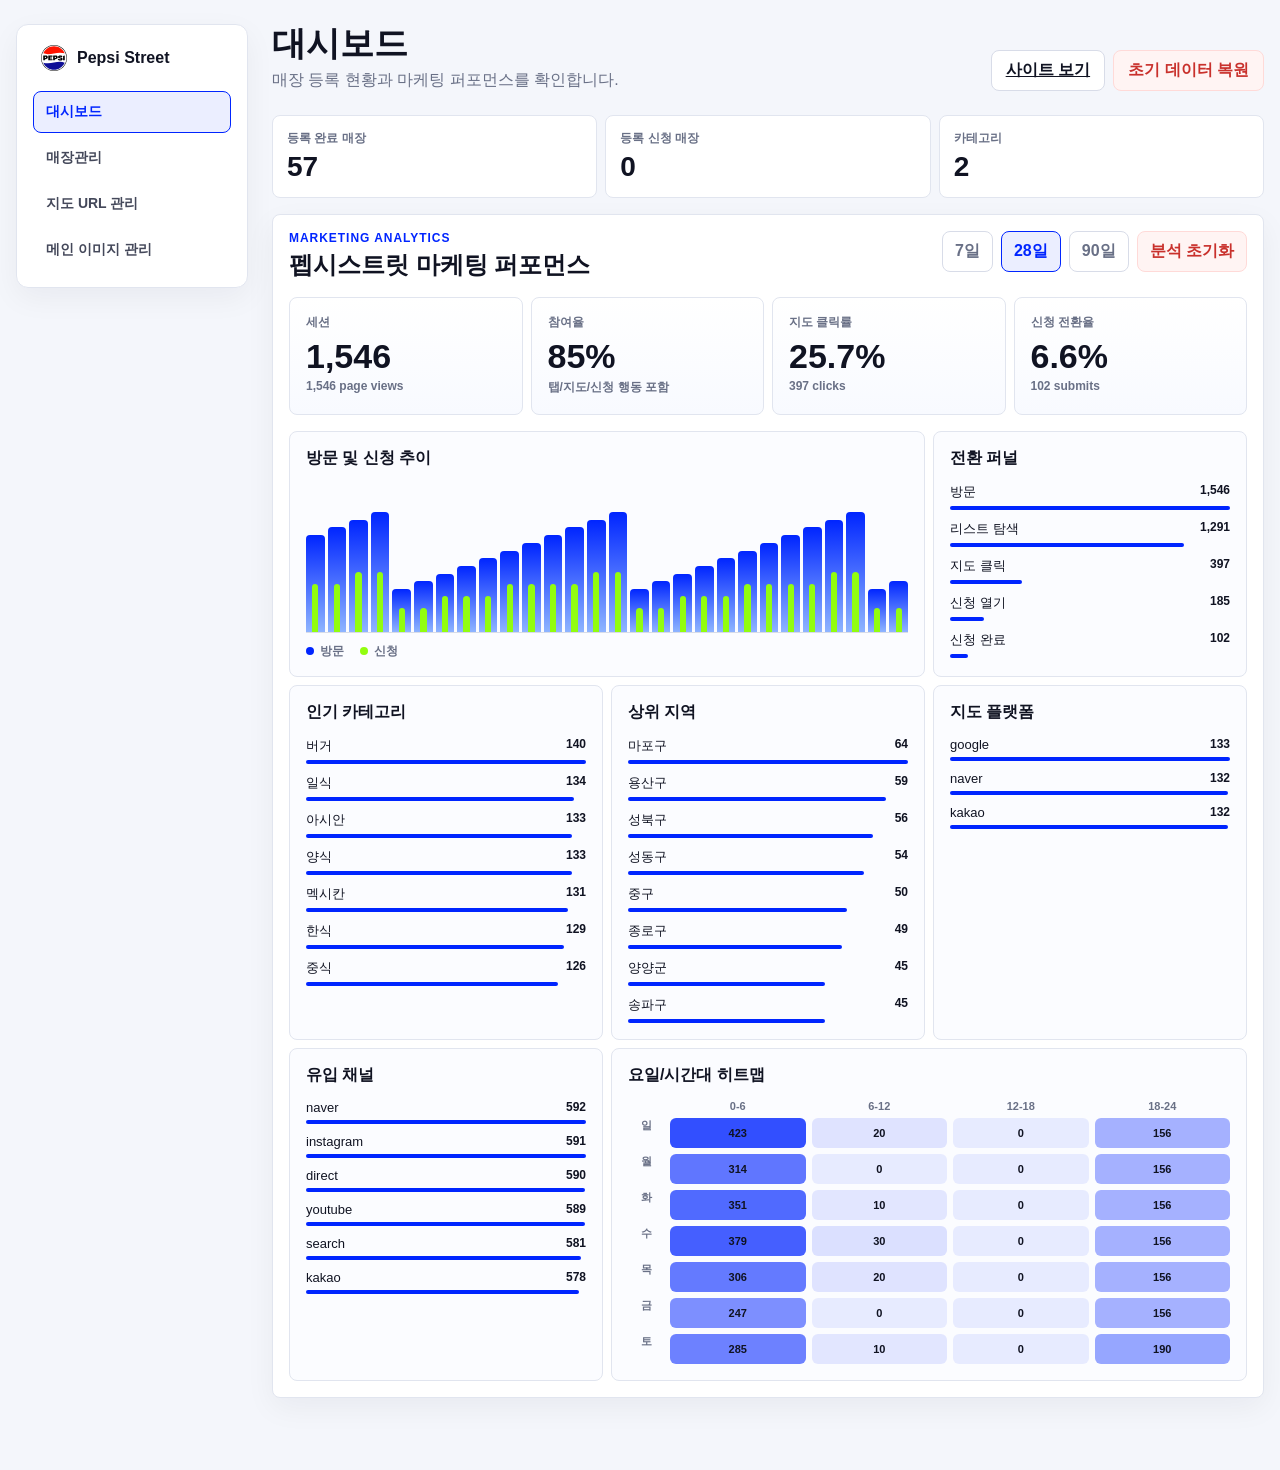
==== dashboard.html @ 2b9fb902 "Restructure dashboard into sidebar navigation with separate pages - Sidebar nav: 대시보드 / 매장관리 / 지도 UR" ====
<!doctype html>
<html lang="ko">
  <head>
    <meta charset="UTF-8" />
    <meta name="viewport" content="width=device-width, initial-scale=1.0" />
    <title>Pepsi Street Dashboard</title>
    <link rel="icon" href="assets/figma/pepsi-logo.svg" />
    <link rel="stylesheet" href="css/styles.css?v=20260606-03" />
  </head>
  <body data-page="dashboard">
    <main id="dashboard" class="dashboard-shell"></main>

    <script src="js/data.js?v=20260606-03"></script>
    <script src="js/store.js?v=20260606-03"></script>
    <script src="js/components.js?v=20260606-03"></script>
    <script src="js/analytics.js?v=20260606-03"></script>
    <script src="js/dashboard.js?v=20260606-03"></script>
  </body>
</html>
---- css/styles.css ----
:root {
  --ps-black: #000;
  --ps-white: #fff;
  --ps-muted: rgba(255, 255, 255, 0.62);
  --ps-blue: #0025ff;
  --ps-blue-soft: rgba(0, 37, 255, 0.25);
  --ps-lime: #92fd0f;
  --ps-panel: rgba(255, 255, 255, 0.1);
  --ps-border: rgba(255, 255, 255, 0.18);
  --ps-radius-full: 999px;
  --ps-shadow: 0 18px 60px rgba(0, 0, 0, 0.32);
  color-scheme: dark;
  font-family:
    Pretendard,
    -apple-system,
    BlinkMacSystemFont,
    "Segoe UI",
    sans-serif;
}

* {
  box-sizing: border-box;
}

[hidden] {
  display: none !important;
}

html,
body {
  min-height: 100%;
  margin: 0;
}

button,
input,
textarea {
  font: inherit;
}

button {
  cursor: pointer;
}

body[data-page="main"] {
  display: grid;
  place-items: start center;
  background: #050505;
  color: var(--ps-white);
  overflow: hidden;
  word-break: keep-all;
}

.mobile-shell {
  position: relative;
  width: min(100vw, 430px);
  height: 100svh;
  overflow: hidden;
  background: var(--ps-black);
  isolation: isolate;
}

.mobile-shell::before,
.modal-screen::before {
  position: absolute;
  inset: 0;
  z-index: -3;
  background: #000;
  content: "";
}

.main-scroll::before {
  position: absolute;
  top: -72px;
  right: 0;
  left: 0;
  z-index: 0;
  height: 360svh;
  background:
    radial-gradient(260px 260px at 72px 138px, rgba(0, 37, 255, 0.82), rgba(0, 37, 255, 0.34) 45%, transparent 73%),
    radial-gradient(230px 230px at 338px 680px, rgba(0, 37, 255, 0.55), rgba(0, 37, 255, 0.22) 48%, transparent 74%),
    radial-gradient(276px 276px at 306px 1048px, rgba(0, 37, 255, 0.78), rgba(0, 37, 255, 0.3) 46%, transparent 74%),
    radial-gradient(230px 230px at 64px 1480px, rgba(0, 37, 255, 0.56), rgba(0, 37, 255, 0.2) 50%, transparent 76%),
    radial-gradient(300px 300px at 318px 1930px, rgba(0, 37, 255, 0.72), rgba(0, 37, 255, 0.28) 46%, transparent 76%),
    radial-gradient(240px 240px at 92px 2440px, rgba(0, 37, 255, 0.5), rgba(0, 37, 255, 0.2) 52%, transparent 78%);
  content: "";
  filter: blur(34px);
  pointer-events: none;
}

.main-stage {
  position: relative;
  width: 100%;
  height: 100%;
}

.main-scroll {
  position: relative;
  isolation: isolate;
  height: 100%;
  overflow-x: hidden;
  overflow-y: auto;
  scroll-behavior: smooth;
  scroll-snap-type: y mandatory;
  scrollbar-width: none;
}

.main-scroll::-webkit-scrollbar,
.store-scroll::-webkit-scrollbar,
.ps-tabs::-webkit-scrollbar {
  display: none;
}

.content-section {
  position: relative;
  z-index: 1;
  width: 100%;
  min-height: 100svh;
  scroll-snap-align: start;
  scroll-snap-stop: always;
}

.content-1 {
  display: flex;
  flex-direction: column;
  justify-content: center;
  gap: 80px;
  padding: 112px 24px 88px;
}

.hero-copy {
  position: relative;
}

.hero-text-grid {
  display: grid;
  grid-template-columns: minmax(0, 1fr);
  width: 100%;
  margin-bottom: 12px;
}

.hero-text-grid > * {
  grid-column: 1;
  grid-row: 1;
}

.hero-copy h1 {
  width: 100%;
  margin: 0;
  color: var(--ps-lime);
  font-size: 40px;
  font-weight: 900;
  line-height: 1.2;
  line-break: strict;
  word-break: keep-all;
}

.hero-line {
  display: block;
}

.hero-line-indent {
  padding-left: 138px;
  white-space: nowrap;
}

.hero-img {
  display: block;
  align-self: start;
  height: 47px;
  overflow: hidden;
  border-radius: var(--ps-radius-full);
  background-size: cover;
  background-position: center;
  pointer-events: none;
  z-index: 1;
}

.hero-img-a {
  margin-top: 95px;
  width: 138px;
  background-image: url("../assets/figma/food-hero-a.png");
}

.hero-img-b {
  margin-top: 192px;
  margin-left: 155px;
  width: 187px;
  background-image: url("../assets/figma/food-hero-b.png");
}

.hero-copy p {
  width: 100%;
  margin: 0;
  color: rgba(146, 253, 15, 0.82);
  font-size: 16px;
  line-height: 1.38;
  word-break: keep-all;
}

.hero-food {
  position: absolute;
  z-index: 0;
  display: block;
  overflow: hidden;
  height: 47px;
  border-radius: var(--ps-radius-full);
  pointer-events: none;
}

.hero-food img {
  width: 100%;
  height: 100%;
  object-fit: cover;
}

.hero-food-a {
  top: 48px;
  right: 0;
  width: 117px;
}

.hero-food-b {
  top: 144px;
  left: 0;
  width: 259px;
}

.scroll-alert {
  position: relative;
  width: 161px;
  height: 40px;
  margin: 0 auto;
  border-radius: 200px;
  animation: hintFloat 1.4s ease-in-out infinite;
}

.scroll-flick {
  position: absolute;
  top: calc(50% - 11.65px);
  left: calc(50% - 20.5px);
  width: 72px;
  height: 50.694px;
  overflow: hidden;
  transform: translate(-50%, -50%);
}

.scroll-hand-wrap {
  position: absolute;
  top: 13.96px;
  left: 35.27px;
  width: 36.735px;
  height: 36.735px;
  overflow: hidden;
}

.scroll-hand-wrap img {
  width: 36.735px;
  height: 36.735px;
}

.content-2 {
  padding: 112px 0 72px;
}

.sticky-filter {
  position: sticky;
  top: 0;
  z-index: 3;
  background: transparent;
  padding-bottom: 8px;
}

.ps-toggle {
  display: flex;
  gap: 0;
  width: calc(100% - 32px);
  margin: 0 auto;
  padding: 0;
  border: 1px solid #000;
  border-radius: var(--ps-radius-full);
  background: var(--ps-panel);
  overflow: hidden;
}

.ps-toggle button {
  display: flex;
  flex: 1 1 0;
  align-items: center;
  justify-content: center;
  gap: 10px;
  min-width: 0;
  padding: 16px 18px;
  border: 1px solid transparent;
  border-radius: var(--ps-radius-full);
  background: transparent;
  color: rgba(255, 255, 255, 0.62);
  font-size: 16px;
  font-weight: 800;
  line-height: 24px;
}

.ps-toggle img,
.nav-icon,
.input-icon,
.inline-icon {
  flex: 0 0 auto;
  width: 20px;
  height: 20px;
  object-fit: contain;
}

.ps-tabs img {
  flex: 0 0 auto;
  object-fit: contain;
}

.ps-tabs .tab-imoji {
  width: 40px;
  height: auto;
}

.ps-toggle button.is-active {
  border-color: #000;
  background: var(--ps-blue-soft);
  color: var(--ps-white);
}

.ps-tabs {
  display: flex;
  gap: 8px;
  width: 100%;
  margin: 0;
  padding: 8px 16px 16px;
  overflow-x: auto;
  scrollbar-width: none;
}

.ps-tabs button {
  display: inline-flex;
  align-items: center;
  gap: 10px;
  height: 56px;
  min-width: max-content;
  padding: 8px 24px;
  border: 1px solid #000;
  border-radius: var(--ps-radius-full);
  background: var(--ps-panel);
  color: rgba(255, 255, 255, 0.62);
  font-size: 16px;
  font-weight: 800;
  line-height: 24px;
  word-break: keep-all;
}

.ps-tabs button.is-active {
  background: var(--ps-blue-soft);
  color: var(--ps-white);
}

.store-scroll {
  position: relative;
  z-index: 1;
  height: calc(100svh - 282px);
  padding: 0 24px 32px;
  overflow-x: hidden;
  overflow-y: auto;
  scrollbar-width: none;
}

.store-row {
  width: 100%;
  padding: 0 0 12px;
}

.store-row h3 {
  margin: 0;
  color: var(--ps-white);
  font-size: 30px;
  font-weight: 900;
  line-height: 36px;
  white-space: normal;
  word-break: keep-all;
  overflow-wrap: break-word;
}

.store-row.is-lime h3 {
  color: var(--ps-lime);
}

.store-row p,
.store-row address {
  margin: 1px 0 0;
  color: rgba(255, 255, 255, 0.6);
  font-size: 12px;
  font-style: normal;
  line-height: 16px;
  white-space: normal;
  word-break: keep-all;
  overflow-wrap: break-word;
}

.empty-state {
  padding: 64px 0;
  color: var(--ps-muted);
  text-align: center;
}

.floating-food {
  position: absolute;
  z-index: 0;
  width: 116px;
  height: 116px;
  object-fit: contain;
  pointer-events: none;
}

.floating-food-1 {
  top: 58px;
  right: 18px;
}

.floating-food-2 {
  top: 182px;
  right: 68px;
  rotate: 16deg;
}

.floating-food-3 {
  top: 344px;
  right: 58px;
  rotate: -13deg;
}

.floating-food-4 {
  top: 486px;
  right: -42px;
}

.floating-food-5 {
  top: 664px;
  right: 96px;
}

.floating-food-6 {
  top: 766px;
  right: -12px;
}

.content-3 {
  display: flex;
  flex-direction: column;
  justify-content: center;
  gap: 10px;
  padding: 112px 24px 92px;
}

.map-copy h2,
.map-copy p {
  margin: 0 0 28px;
  font-size: 26px;
  font-weight: 900;
  line-height: 36px;
  color: var(--ps-white);
  word-break: keep-all;
}

.map-copy p:last-child {
  margin-bottom: 0;
}

.map-caption {
  margin: 0;
  color: var(--ps-white);
  font-size: 14px;
  line-height: 20px;
  word-break: keep-all;
}

.map-card-grid {
  display: grid;
  grid-template-columns: repeat(3, minmax(0, 1fr));
  gap: 4px;
  width: 100%;
}

.map-card {
  position: relative;
  display: flex;
  height: 160px;
  overflow: hidden;
  padding: 12px 16px;
  border-radius: 24px;
  color: #000;
  font-size: 16px;
  font-weight: 900;
  line-height: 24px;
  text-decoration: none;
  box-shadow: 0 1px 2px rgba(20, 21, 26, 0.12);
}

.map-card.white {
  background: #fff;
}

.map-card.yellow {
  background: #fae100;
}

.map-card img {
  position: absolute;
  bottom: -28px;
  left: -31px;
  width: 96px;
  height: 96px;
  border-radius: var(--ps-radius-full);
  object-fit: cover;
}

.map-update,
.content-3 footer,
.privacy-note {
  margin: 0;
  color: rgba(255, 255, 255, 0.54);
  font-size: 12px;
  line-height: 16px;
  text-align: center;
}

.ghost-register {
  display: inline-flex;
  align-items: center;
  justify-content: center;
  gap: 4px;
  align-self: center;
  padding: 12px 16px;
  border: 0;
  border-radius: var(--ps-radius-full);
  background: transparent;
  color: var(--ps-white);
  font-size: 16px;
  font-weight: 600;
  line-height: 24px;
}

.floating-register {
  position: fixed;
  right: max(16px, calc((100vw - 430px) / 2 + 16px));
  bottom: calc(52px + env(safe-area-inset-bottom));
  z-index: 28;
  display: grid;
  place-items: center;
  width: 80px;
  height: 80px;
  border: 1px solid var(--ps-border);
  border-radius: var(--ps-radius-full);
  background: rgba(255, 255, 255, 0.12);
  box-shadow:
    inset 0 0 0 1px rgba(255, 255, 255, 0.04),
    0 12px 36px rgba(0, 0, 0, 0.24);
  backdrop-filter: blur(14px);
  -webkit-backdrop-filter: blur(14px);
}

.floating-register img {
  width: 20px;
  height: 20px;
}

.ps-nav {
  position: fixed;
  top: 0;
  left: 50%;
  z-index: 20;
  width: min(100vw, 430px);
  padding: 16px;
  pointer-events: none;
  transform: translateX(-50%);
}

.nav-bar {
  display: flex;
  align-items: center;
  justify-content: space-between;
  width: 100%;
  padding: 16px;
  border: 1px solid var(--ps-border);
  border-radius: var(--ps-radius-full);
  background: rgba(255, 255, 255, 0.1);
  box-shadow: var(--ps-shadow);
  backdrop-filter: blur(12px);
  -webkit-backdrop-filter: blur(12px);
  pointer-events: auto;
}

.logo-button,
.icon-button {
  display: grid;
  place-items: center;
  padding: 0;
  border: 0;
  background: transparent;
}

.logo-button img {
  width: 48px;
  height: 48px;
}

.menu-button {
  width: 48px;
  height: 48px;
  border-radius: var(--ps-radius-full);
}

.menu-button img {
  width: 20px;
  height: 20px;
  object-fit: contain;
}

.nav-panel {
  display: flex;
  flex-direction: column;
  gap: 10px;
  width: 100%;
  margin-top: 10px;
  padding: 16px;
  border: 1px solid rgba(255, 255, 255, 0.08);
  border-radius: 40px;
  background: rgba(0, 0, 0, 0.74);
  box-shadow: var(--ps-shadow);
  backdrop-filter: blur(14px);
  -webkit-backdrop-filter: blur(14px);
  opacity: 0;
  pointer-events: none;
  transform: translateY(-8px) scale(0.98);
  transform-origin: top center;
  transition:
    opacity 0.24s ease,
    transform 0.24s ease;
}

.ps-nav.is-open .nav-panel {
  opacity: 1;
  pointer-events: auto;
  transform: translateY(0) scale(1);
}

.nav-item {
  display: flex;
  align-items: center;
  justify-content: center;
  gap: 10px;
  width: 100%;
  padding: 16px 24px;
  border: 0;
  border-radius: var(--ps-radius-full);
  background: transparent;
  color: var(--ps-white);
  font-size: 16px;
  font-weight: 800;
}

.nav-item.is-active {
  background: var(--ps-blue-soft);
}

.ps-rolling-banner {
  position: fixed;
  bottom: 0;
  left: 50%;
  z-index: 25;
  width: min(100vw, 430px);
  overflow: hidden;
  padding: 12px 0;
  background: transparent;
  transform: translateX(-50%);
  pointer-events: none;
}

.rolling-track {
  display: flex;
  width: max-content;
  animation: rolling 16s linear infinite;
}

.rolling-unit {
  display: inline-flex;
  align-items: center;
  gap: 12px;
  padding: 0 6px;
  color: var(--ps-white);
  font-size: 16px;
  font-weight: 950;
  letter-spacing: 0;
  word-break: keep-all;
}

.rolling-star {
  width: 16px;
  height: 16px;
}

.rolling-word {
  color: var(--ps-white);
  font-size: 16px;
  font-weight: 950;
  line-height: 1;
  white-space: nowrap;
}

.intro-screen {
  position: fixed;
  inset: 0;
  z-index: 60;
  display: grid;
  place-items: center;
  overflow: hidden;
  background: #000;
  transition:
    opacity 0.72s ease,
    visibility 0.72s ease;
}

.intro-screen::before,
.intro-screen::after {
  position: absolute;
  inset: 50% auto auto 50%;
  width: 280px;
  height: 280px;
  border: 1px solid rgba(0, 37, 255, 0.58);
  border-radius: 50%;
  content: "";
  filter: blur(0.2px);
  transform: translate(-50%, -50%) scale(0.1);
  animation: introRipple 2.05s cubic-bezier(0.16, 1, 0.3, 1) forwards;
}

.intro-screen::after {
  width: 430px;
  height: 430px;
  border-color: rgba(0, 91, 255, 0.28);
  animation-delay: 0.28s;
}

.intro-screen.is-hidden {
  opacity: 0;
  pointer-events: none;
}

.intro-screen.is-hidden::before,
.intro-screen.is-hidden::after {
  animation: introRippleExit 0.72s ease forwards;
}

.intro-logo {
  width: 156px;
  height: 156px;
  z-index: 1;
  animation: introLogoBounce 2.05s cubic-bezier(0.22, 1, 0.36, 1) forwards;
}

.intro-screen.is-hidden .intro-logo {
  animation: introLogoExit 0.72s cubic-bezier(0.2, 0, 0, 1) forwards;
}

.modal-screen {
  position: fixed;
  inset: 0;
  z-index: 50;
  width: min(100vw, 430px);
  height: 100svh;
  max-height: 100svh;
  margin: 0 auto;
  overflow-y: auto;
  padding: 112px 24px 84px;
  background: #000;
  color: var(--ps-white);
  isolation: isolate;
}

.modal-screen::after {
  position: absolute;
  inset: -72px -64px;
  z-index: -2;
  background:
    radial-gradient(243px 243px at 112px 116px, rgba(0, 37, 255, 0.7), rgba(0, 37, 255, 0.26) 48%, transparent 73%),
    radial-gradient(243px 243px at 318px 990px, rgba(0, 37, 255, 0.72), rgba(0, 37, 255, 0.3) 45%, transparent 73%),
    radial-gradient(180px 180px at 245px 770px, rgba(0, 37, 255, 0.38), transparent 76%);
  content: "";
  filter: blur(32px);
  pointer-events: none;
}

.modal-close {
  position: fixed;
  top: 16px;
  right: max(16px, calc((100vw - 430px) / 2 + 16px));
  z-index: 90;
  display: grid;
  place-items: center;
  width: 80px;
  height: 80px;
  border: 1px solid var(--ps-border);
  border-radius: var(--ps-radius-full);
  background: rgba(255, 255, 255, 0.12);
  box-shadow:
    inset 0 0 0 1px rgba(255, 255, 255, 0.04),
    0 12px 36px rgba(0, 0, 0, 0.24);
  backdrop-filter: blur(14px);
  -webkit-backdrop-filter: blur(14px);
}

.modal-close img {
  width: 20px;
  height: 20px;
}

.register-form {
  display: flex;
  flex-direction: column;
  gap: 24px;
}

.register-form h2,
.confirm-body h2 {
  margin: 0;
  color: var(--ps-white);
  font-size: 30px;
  font-weight: 900;
  line-height: 36px;
}

.input-stack {
  display: flex;
  flex-direction: column;
  gap: 12px;
}

.ps-input {
  display: flex;
  flex-direction: column;
  gap: 8px;
  width: 100%;
}

.input-label {
  padding: 2px 0;
  color: var(--ps-white);
  font-size: 14px;
  font-weight: 500;
  line-height: 20px;
}

.input-field {
  display: flex;
  align-items: center;
  gap: 8px;
  width: 100%;
  padding: 16px;
  border: 1px solid #dee0e3;
  border-radius: var(--ps-radius-full);
  background: #fff;
  box-shadow:
    0 1px 2px rgba(20, 21, 26, 0.08),
    inset 0 -1px 1px rgba(0, 0, 0, 0.1);
}

.input-field input {
  width: 100%;
  min-width: 0;
  border: 0;
  outline: 0;
  background: transparent;
  color: #111;
  font-size: 14px;
  line-height: 20px;
}

.input-field input::placeholder {
  color: rgba(13, 17, 38, 0.4);
}

.notice-box {
  display: flex;
  flex-direction: column;
  gap: 4px;
  padding: 12px;
  border: 1px solid #dee0e3;
  border-radius: 16px;
  background: rgba(255, 255, 255, 0.2);
}

.notice-box h3,
.notice-box p {
  margin: 0;
}

.notice-box h3 {
  font-size: 16px;
  line-height: 24px;
}

.notice-box p {
  font-size: 14px;
  line-height: 20px;
  word-break: keep-all;
}

.primary-pill {
  width: 100%;
  min-height: 58px;
  padding: 16px;
  border: 1px solid #000;
  border-radius: var(--ps-radius-full);
  background: var(--ps-blue);
  color: var(--ps-white);
  font-size: 16px;
  font-weight: 800;
  line-height: 24px;
}

.modal-confirm {
  display: flex;
  align-items: center;
  justify-content: center;
}

.confirm-body {
  display: flex;
  flex-direction: column;
  gap: 24px;
  width: 100%;
  text-align: center;
}

.confirm-body p {
  margin: 0;
  color: var(--ps-white);
  font-size: 14px;
  line-height: 20px;
  word-break: keep-all;
}

body[data-page="dashboard"] {
  min-height: 100vh;
  background: #f4f6fb;
  color: #101322;
}

.dashboard-shell {
  width: min(1280px, calc(100vw - 32px));
  margin: 0 auto;
  padding: 24px 0 56px;
}

.dash-layout {
  display: grid;
  grid-template-columns: 232px minmax(0, 1fr);
  gap: 24px;
  align-items: start;
}

.dash-sidebar {
  position: sticky;
  top: 24px;
  display: flex;
  flex-direction: column;
  gap: 16px;
  padding: 16px;
  border: 1px solid #e1e5ef;
  border-radius: 12px;
  background: #fff;
  box-shadow: 0 10px 30px rgba(16, 19, 34, 0.05);
}

.dash-brand {
  display: flex;
  align-items: center;
  gap: 10px;
  padding: 4px 8px;
  font-size: 16px;
  font-weight: 900;
}

.dash-brand img {
  width: 26px;
  height: 26px;
}

.dash-nav {
  display: flex;
  flex-direction: column;
  gap: 4px;
}

.dash-nav-item {
  display: flex;
  align-items: center;
  justify-content: space-between;
  gap: 8px;
  width: 100%;
  padding: 11px 12px;
  border: 1px solid transparent;
  border-radius: 8px;
  background: transparent;
  color: #44485a;
  font-size: 14px;
  font-weight: 800;
  text-align: left;
}

.dash-nav-item:hover {
  background: #f4f6fb;
}

.dash-nav-item.is-active {
  border-color: #0025ff;
  background: rgba(0, 37, 255, 0.08);
  color: #0025ff;
}

.dash-nav-badge {
  min-width: 20px;
  height: 20px;
  padding: 0 6px;
  display: inline-flex;
  align-items: center;
  justify-content: center;
  border-radius: 999px;
  background: #0025ff;
  color: #fff;
  font-size: 11px;
  font-style: normal;
  font-weight: 800;
}

.dash-content {
  min-width: 0;
}

.dash-panel-tools {
  display: flex;
  align-items: center;
  gap: 8px;
}

.dash-modal-overlay {
  position: fixed;
  inset: 0;
  z-index: 80;
  display: flex;
  align-items: center;
  justify-content: center;
  padding: 24px;
  background: rgba(16, 19, 34, 0.45);
}

.dash-modal {
  width: min(440px, 100%);
  max-height: calc(100vh - 48px);
  overflow-y: auto;
  border-radius: 12px;
  background: #fff;
  box-shadow: 0 24px 60px rgba(16, 19, 34, 0.28);
}

.dash-modal-header {
  display: flex;
  align-items: center;
  justify-content: space-between;
  padding: 16px 16px 0;
}

.dash-modal-header h2 {
  margin: 0;
  font-size: 18px;
}

.dash-modal-close {
  width: 32px;
  height: 32px;
  display: flex;
  align-items: center;
  justify-content: center;
  padding: 0;
  border: none;
  border-radius: 8px;
  background: #f4f6fb;
  color: #44485a;
  font-size: 20px;
  line-height: 1;
}

.dash-header {
  display: flex;
  align-items: flex-end;
  justify-content: space-between;
  gap: 24px;
  margin-bottom: 24px;
}

.dash-header h1 {
  margin: 0;
  color: #101322;
  font-size: 34px;
  line-height: 1.12;
}

.dash-header p {
  margin: 8px 0 0;
  color: #697086;
}

.dash-actions,
.dash-tabs,
.row-actions,
.form-actions {
  display: flex;
  flex-wrap: wrap;
  gap: 8px;
}

.dash-button {
  min-height: 40px;
  padding: 9px 14px;
  border: 1px solid #d8dce8;
  border-radius: 8px;
  background: #fff;
  color: #101322;
  font-weight: 700;
}

.dash-button.primary {
  border-color: #0025ff;
  background: #0025ff;
  color: #fff;
}

.dash-button.danger {
  border-color: #ffdad8;
  background: #fff4f3;
  color: #c9312c;
}

.dashboard-grid {
  display: grid;
  grid-template-columns: minmax(0, 1fr) 340px;
  gap: 16px;
  align-items: start;
}

.dash-panel {
  border: 1px solid #e1e5ef;
  border-radius: 8px;
  background: #fff;
  box-shadow: 0 10px 30px rgba(16, 19, 34, 0.05);
}

.dash-panel-header {
  display: flex;
  align-items: center;
  justify-content: space-between;
  gap: 16px;
  padding: 16px;
  border-bottom: 1px solid #eef1f7;
}

.dash-tabs button {
  padding: 9px 12px;
  border: 1px solid #d8dce8;
  border-radius: 8px;
  background: #fff;
  color: #697086;
  font-weight: 800;
}

.dash-tabs button.is-active {
  border-color: #0025ff;
  background: rgba(0, 37, 255, 0.08);
  color: #0025ff;
}

.dash-search {
  width: min(320px, 100%);
  padding: 10px 12px;
  border: 1px solid #d8dce8;
  border-radius: 8px;
  background: #fff;
  color: #101322;
}

.store-table-wrap {
  max-height: 650px;
  overflow: auto;
}

.store-table {
  width: 100%;
  border-collapse: collapse;
  font-size: 14px;
}

.store-table th,
.store-table td {
  padding: 12px 14px;
  border-bottom: 1px solid #eef1f7;
  text-align: left;
  vertical-align: top;
}

.store-table th {
  position: sticky;
  top: 0;
  z-index: 1;
  background: #fafbfe;
  color: #697086;
  font-size: 12px;
  letter-spacing: 0;
}

.store-name-cell strong {
  display: block;
  color: #101322;
}

.store-name-cell span {
  display: block;
  margin-top: 3px;
  color: #697086;
  font-size: 12px;
}

.side-stack {
  display: grid;
  gap: 16px;
}

.dash-form {
  display: grid;
  gap: 12px;
  padding: 16px;
}

.dash-form h2 {
  margin: 0 0 4px;
  font-size: 18px;
}

.hero-image-hint {
  margin: 0;
  color: #697086;
  font-size: 12px;
  font-weight: 700;
  line-height: 1.5;
}

.hero-image-grid {
  display: grid;
  grid-template-columns: repeat(3, 1fr);
  gap: 8px;
}

.hero-image-grid .analytics-empty {
  grid-column: 1 / -1;
}

.hero-image-thumb {
  position: relative;
  aspect-ratio: 1 / 1;
  overflow: hidden;
  border: 1px solid #d8dce8;
  border-radius: 8px;
  background: #f4f5fa;
}

.hero-image-thumb img {
  width: 100%;
  height: 100%;
  object-fit: cover;
  display: block;
}

.hero-image-remove {
  position: absolute;
  top: 4px;
  right: 4px;
  width: 22px;
  height: 22px;
  display: flex;
  align-items: center;
  justify-content: center;
  padding: 0;
  border: none;
  border-radius: 999px;
  background: rgba(16, 19, 34, 0.72);
  color: #fff;
  font-size: 16px;
  line-height: 1;
}

.hero-image-add {
  display: inline-flex;
  align-items: center;
  justify-content: center;
  text-align: center;
  cursor: pointer;
}

.hero-image-add.is-disabled {
  opacity: 0.5;
  pointer-events: none;
}

.dash-field {
  display: grid;
  gap: 6px;
}

.dash-field span {
  color: #697086;
  font-size: 12px;
  font-weight: 800;
}

.dash-field input,
.dash-field textarea {
  width: 100%;
  padding: 10px 12px;
  border: 1px solid #d8dce8;
  border-radius: 8px;
  background: #fff;
  color: #101322;
}

.dash-field textarea {
  min-height: 76px;
  resize: vertical;
}

.metric-row {
  display: grid;
  grid-template-columns: repeat(3, 1fr);
  gap: 8px;
  margin-bottom: 16px;
}

.metric {
  padding: 14px;
  border: 1px solid #e1e5ef;
  border-radius: 8px;
  background: #fff;
}

.metric span {
  display: block;
  color: #697086;
  font-size: 12px;
  font-weight: 800;
}

.metric strong {
  display: block;
  margin-top: 4px;
  color: #101322;
  font-size: 28px;
}

.analytics-panel {
  margin-bottom: 16px;
  padding: 16px;
  border: 1px solid #e1e5ef;
  border-radius: 8px;
  background: #fff;
  box-shadow: 0 10px 30px rgba(16, 19, 34, 0.05);
}

.analytics-header {
  display: flex;
  align-items: flex-start;
  justify-content: space-between;
  gap: 16px;
  margin-bottom: 16px;
}

.analytics-header h2,
.analytics-card h3 {
  margin: 0;
  color: #101322;
}

.analytics-header h2 {
  font-size: 24px;
}

.eyebrow {
  margin: 0 0 4px;
  color: #0025ff;
  font-size: 12px;
  font-weight: 900;
  letter-spacing: 0.08em;
  text-transform: uppercase;
}

.period-tabs {
  display: flex;
  flex-wrap: wrap;
  gap: 8px;
  justify-content: flex-end;
}

.period-tabs button {
  min-height: 40px;
  padding: 9px 12px;
  border: 1px solid #d8dce8;
  border-radius: 8px;
  background: #fff;
  color: #697086;
  font-weight: 800;
}

.period-tabs button.is-active {
  border-color: #0025ff;
  background: rgba(0, 37, 255, 0.08);
  color: #0025ff;
}

.analytics-kpis {
  display: grid;
  grid-template-columns: repeat(4, minmax(0, 1fr));
  gap: 8px;
  margin-bottom: 16px;
}

.analytics-kpi {
  min-height: 118px;
  padding: 16px;
  border: 1px solid #e1e5ef;
  border-radius: 8px;
  background: linear-gradient(180deg, #fff 0%, #f8faff 100%);
}

.analytics-kpi span,
.analytics-kpi em {
  display: block;
  color: #697086;
  font-size: 12px;
  font-style: normal;
  font-weight: 800;
}

.analytics-kpi strong {
  display: block;
  margin: 8px 0 6px;
  color: #101322;
  font-size: 34px;
  line-height: 1;
}

.analytics-grid {
  display: grid;
  grid-template-columns: repeat(3, minmax(0, 1fr));
  gap: 8px;
}

.analytics-card {
  min-height: 240px;
  padding: 16px;
  border: 1px solid #e1e5ef;
  border-radius: 8px;
  background: #fbfcff;
}

.analytics-card.wide {
  grid-column: span 2;
}

.analytics-card h3 {
  margin-bottom: 14px;
  font-size: 16px;
}

.trend-chart {
  display: flex;
  align-items: end;
  gap: 3px;
  height: 150px;
  padding-top: 10px;
  border-bottom: 1px solid #d8dce8;
}

.trend-day {
  position: relative;
  display: flex;
  flex: 1 1 0;
  align-items: end;
  justify-content: center;
  min-width: 4px;
  height: 100%;
}

.trend-visit,
.trend-conversion {
  display: block;
  width: 100%;
  border-radius: 4px 4px 0 0;
}

.trend-visit {
  background: linear-gradient(180deg, #0025ff 0%, #8eb4ff 100%);
}

.trend-conversion {
  position: absolute;
  bottom: 0;
  width: 34%;
  background: #92fd0f;
}

.chart-legend {
  display: flex;
  gap: 16px;
  margin-top: 10px;
  color: #697086;
  font-size: 12px;
  font-weight: 800;
}

.chart-legend span::before {
  display: inline-block;
  width: 8px;
  height: 8px;
  margin-right: 6px;
  border-radius: 50%;
  background: #0025ff;
  content: "";
}

.chart-legend span:nth-child(2)::before {
  background: #92fd0f;
}

.rank-bars {
  display: grid;
  gap: 10px;
}

.rank-row {
  position: relative;
  display: grid;
  grid-template-columns: minmax(0, 1fr) max-content;
  gap: 8px;
  overflow: hidden;
  padding-bottom: 9px;
  color: #101322;
  font-size: 13px;
}

.rank-row span {
  overflow: hidden;
  text-overflow: ellipsis;
  white-space: nowrap;
}

.rank-row strong {
  font-size: 12px;
}

.rank-row i {
  position: absolute;
  bottom: 0;
  left: 0;
  height: 4px;
  border-radius: 999px;
  background: #0025ff;
}

.analytics-empty {
  color: #697086;
  font-size: 13px;
}

.heatmap {
  display: grid;
  grid-template-columns: 36px repeat(4, 1fr);
  gap: 6px;
}

.heatmap b {
  color: #697086;
  font-size: 11px;
  text-align: center;
}

.heatmap i {
  display: grid;
  place-items: center;
  min-height: 30px;
  border-radius: 6px;
  background: rgba(0, 37, 255, calc(0.08 + var(--heat) * 0.72));
  color: #101322;
  font-size: 11px;
  font-style: normal;
  font-weight: 800;
}

@keyframes rolling {
  from {
    transform: translateX(0);
  }
  to {
    transform: translateX(-50%);
  }
}

@keyframes hintFloat {
  0%,
  100% {
    transform: translateY(0);
  }
  50% {
    transform: translateY(7px);
  }
}

@keyframes introRipple {
  0% {
    opacity: 0;
    transform: translate(-50%, -50%) scale(0.18);
  }
  18% {
    opacity: 0.72;
  }
  76% {
    opacity: 0.32;
    transform: translate(-50%, -50%) scale(1.12);
  }
  100% {
    opacity: 0;
    transform: translate(-50%, -50%) scale(1.28);
  }
}

@keyframes introRippleExit {
  to {
    opacity: 0;
    transform: translate(-50%, -50%) scale(1.42);
  }
}

@keyframes introLogoBounce {
  0% {
    transform: translate3d(0, -30px, 0) scale(0.94);
  }
  16% {
    transform: translate3d(0, 14px, 0) scale(1.04);
  }
  30% {
    transform: translate3d(0, -16px, 0) scale(0.985);
  }
  43% {
    transform: translate3d(0, 8px, 0) scale(1.02);
  }
  56% {
    transform: translate3d(0, -7px, 0) scale(0.995);
  }
  68% {
    transform: translate3d(0, 3px, 0) scale(1.006);
  }
  82%,
  100% {
    transform: translate3d(0, 0, 0) scale(1);
  }
}

@keyframes introLogoExit {
  0% {
    opacity: 1;
    transform: translate3d(0, 0, 0) scale(1);
  }
  22% {
    opacity: 1;
    transform: translate3d(0, -6px, 0) scale(1.035);
  }
  48% {
    opacity: 0.9;
    transform: translate3d(0, 7px, 0) scale(0.98);
  }
  100% {
    opacity: 0;
    transform: translate3d(0, 0, 0) scale(0.82);
  }
}

@media (max-width: 760px) {
  body[data-page="dashboard"] {
    background: #fff;
  }

  .dashboard-shell {
    width: 100%;
    padding: 24px 16px 40px;
  }

  .dash-header,
  .dash-panel-header {
    align-items: stretch;
    flex-direction: column;
  }

  .dash-layout {
    grid-template-columns: 1fr;
    gap: 16px;
  }

  .dash-sidebar {
    position: static;
  }

  .dash-nav {
    flex-direction: row;
    flex-wrap: wrap;
  }

  .dash-nav-item {
    width: auto;
  }

  .dash-panel-tools {
    flex-direction: column;
    align-items: stretch;
  }

  .dashboard-grid {
    grid-template-columns: 1fr;
  }

  .metric-row {
    grid-template-columns: 1fr;
  }

  .analytics-header {
    flex-direction: column;
  }

  .period-tabs {
    justify-content: flex-start;
  }

  .analytics-kpis,
  .analytics-grid {
    grid-template-columns: 1fr;
  }

  .analytics-card.wide {
    grid-column: auto;
  }
}
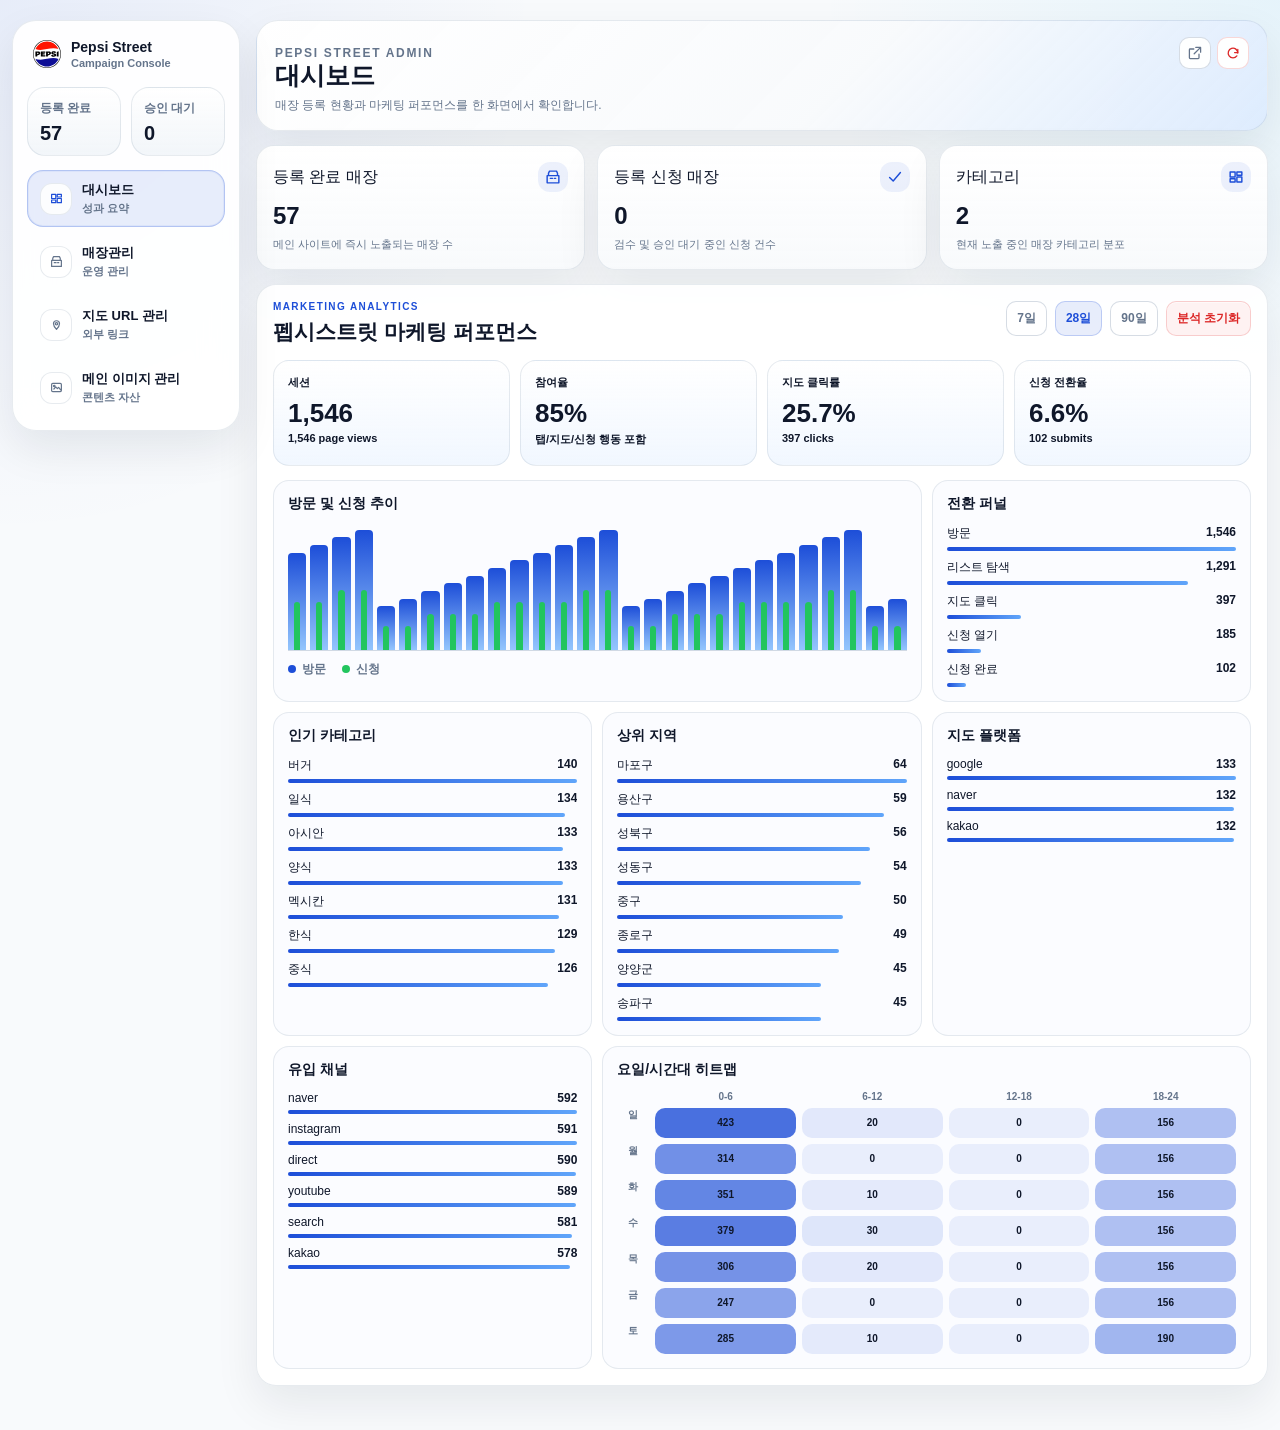
==== commit 122eda05: "Add reset confirmation modals" ====
--- a/dashboard.html
+++ b/dashboard.html
@@ -5,15 +5,15 @@
     <meta name="viewport" content="width=device-width, initial-scale=1.0" />
     <title>Pepsi Street Dashboard</title>
     <link rel="icon" href="assets/figma/pepsi-logo.svg" />
-    <link rel="stylesheet" href="css/styles.css?v=20260606-03" />
+    <link rel="stylesheet" href="css/styles.css?v=20260606-07" />
   </head>
   <body data-page="dashboard">
     <main id="dashboard" class="dashboard-shell"></main>
 
-    <script src="js/data.js?v=20260606-03"></script>
-    <script src="js/store.js?v=20260606-03"></script>
-    <script src="js/components.js?v=20260606-03"></script>
-    <script src="js/analytics.js?v=20260606-03"></script>
-    <script src="js/dashboard.js?v=20260606-03"></script>
+    <script src="js/data.js?v=20260606-07"></script>
+    <script src="js/store.js?v=20260606-07"></script>
+    <script src="js/components.js?v=20260606-07"></script>
+    <script src="js/analytics.js?v=20260606-07"></script>
+    <script src="js/dashboard.js?v=20260606-07"></script>
   </body>
 </html>
--- a/css/styles.css
+++ b/css/styles.css
@@ -944,81 +944,195 @@
 }
 
 body[data-page="dashboard"] {
+  --dash-bg: #f8fafc;
+  --dash-panel: rgba(255, 255, 255, 0.92);
+  --dash-panel-strong: #ffffff;
+  --dash-border: rgba(148, 163, 184, 0.22);
+  --dash-border-strong: rgba(148, 163, 184, 0.38);
+  --dash-text: #0f172a;
+  --dash-subtle: #64748b;
+  --dash-muted: #94a3b8;
+  --dash-accent: #1d4ed8;
+  --dash-accent-soft: rgba(29, 78, 216, 0.1);
+  --dash-danger: #dc2626;
+  --dash-success: #0f766e;
+  --dash-shadow: 0 18px 44px rgba(15, 23, 42, 0.08);
   min-height: 100vh;
-  background: #f4f6fb;
-  color: #101322;
+  background:
+    radial-gradient(circle at top left, rgba(29, 78, 216, 0.08), transparent 28%),
+    radial-gradient(circle at top right, rgba(14, 165, 233, 0.08), transparent 24%),
+    var(--dash-bg);
+  color: var(--dash-text);
 }
 
 .dashboard-shell {
-  width: min(1280px, calc(100vw - 32px));
+  width: min(1440px, calc(100vw - 40px));
   margin: 0 auto;
-  padding: 24px 0 56px;
+  padding: 28px 0 64px;
 }
 
 .dash-layout {
   display: grid;
-  grid-template-columns: 232px minmax(0, 1fr);
+  grid-template-columns: 280px minmax(0, 1fr);
   gap: 24px;
   align-items: start;
 }
 
 .dash-sidebar {
   position: sticky;
-  top: 24px;
+  top: 20px;
   display: flex;
   flex-direction: column;
-  gap: 16px;
-  padding: 16px;
-  border: 1px solid #e1e5ef;
+  gap: 18px;
+  padding: 18px;
+  border: 1px solid var(--dash-border);
+  border-radius: 24px;
+  background: var(--dash-panel);
+  box-shadow: var(--dash-shadow);
+  backdrop-filter: blur(18px);
+}
+
+.dash-brand {
+  display: flex;
+  align-items: center;
+  gap: 12px;
+  padding: 6px 8px;
+}
+
+.dash-brand img {
+  width: 32px;
+  height: 32px;
+}
+
+.dash-brand strong,
+.dash-nav-copy strong {
+  display: block;
+  color: var(--dash-text);
+}
+
+.dash-brand strong {
+  font-size: 16px;
+  font-weight: 800;
+}
+
+.dash-brand span {
+  display: block;
+  margin-top: 2px;
+  color: var(--dash-subtle);
+  font-size: 12px;
+  font-weight: 600;
+}
+
+.dash-sidebar-stats {
+  display: grid;
+  grid-template-columns: repeat(2, minmax(0, 1fr));
+  gap: 10px;
+}
+
+.dash-sidebar-stat {
+  padding: 14px;
+  border: 1px solid var(--dash-border);
+  border-radius: 18px;
+  background: linear-gradient(180deg, rgba(255, 255, 255, 0.96) 0%, rgba(241, 245, 249, 0.92) 100%);
+}
+
+.dash-sidebar-stat span,
+.dash-status em,
+.metric p,
+.dash-panel-title p,
+.hero-image-hint,
+.dash-field span,
+.store-name-cell span,
+.map-url-empty,
+.analytics-empty {
+  color: var(--dash-subtle);
+}
+
+.dash-sidebar-stat span {
+  display: block;
+  font-size: 12px;
+  font-weight: 700;
+}
+
+.dash-sidebar-stat strong {
+  display: block;
+  margin-top: 8px;
+  font-size: 24px;
+  line-height: 1;
+}
+
+.dash-nav {
+  display: flex;
+  flex-direction: column;
+  gap: 8px;
+}
+
+.dash-nav-item {
+  display: flex;
+  align-items: center;
+  justify-content: space-between;
+  gap: 12px;
+  width: 100%;
+  padding: 12px 14px;
+  border: 1px solid transparent;
+  border-radius: 16px;
+  background: transparent;
+  color: var(--dash-subtle);
+  font-size: 14px;
+  font-weight: 700;
+  text-align: left;
+  transition:
+    border-color 140ms ease,
+    background-color 140ms ease,
+    transform 140ms ease,
+    color 140ms ease;
+}
+
+.dash-nav-item:hover {
+  background: rgba(255, 255, 255, 0.82);
+  transform: translateY(-1px);
+}
+
+.dash-nav-item.is-active {
+  border-color: rgba(29, 78, 216, 0.26);
+  background: var(--dash-accent-soft);
+  color: var(--dash-accent);
+  box-shadow: inset 0 0 0 1px rgba(29, 78, 216, 0.06);
+}
+
+.dash-nav-leading {
+  display: inline-flex;
+  align-items: center;
+  gap: 12px;
+  min-width: 0;
+}
+
+.dash-nav-icon {
+  display: inline-flex;
+  align-items: center;
+  justify-content: center;
+  width: 36px;
+  height: 36px;
+  border: 1px solid var(--dash-border);
   border-radius: 12px;
-  background: #fff;
-  box-shadow: 0 10px 30px rgba(16, 19, 34, 0.05);
-}
-
-.dash-brand {
-  display: flex;
-  align-items: center;
-  gap: 10px;
-  padding: 4px 8px;
-  font-size: 16px;
-  font-weight: 900;
-}
-
-.dash-brand img {
-  width: 26px;
-  height: 26px;
-}
-
-.dash-nav {
-  display: flex;
-  flex-direction: column;
-  gap: 4px;
-}
-
-.dash-nav-item {
-  display: flex;
-  align-items: center;
-  justify-content: space-between;
-  gap: 8px;
-  width: 100%;
-  padding: 11px 12px;
-  border: 1px solid transparent;
-  border-radius: 8px;
-  background: transparent;
-  color: #44485a;
-  font-size: 14px;
-  font-weight: 800;
-  text-align: left;
-}
-
-.dash-nav-item:hover {
-  background: #f4f6fb;
-}
-
-.dash-nav-item.is-active {
-  border-color: #0025ff;
-  background: rgba(0, 37, 255, 0.08);
-  color: #0025ff;
+  background: rgba(255, 255, 255, 0.9);
+}
+
+.dash-nav-icon .ui-icon {
+  width: 17px;
+  height: 17px;
+}
+
+.dash-nav-copy {
+  min-width: 0;
+}
+
+.dash-nav-copy small {
+  display: block;
+  margin-top: 3px;
+  color: var(--dash-subtle);
+  font-size: 12px;
+  font-weight: 600;
 }
 
 .dash-nav-badge {
@@ -1029,7 +1143,7 @@
   align-items: center;
   justify-content: center;
   border-radius: 999px;
-  background: #0025ff;
+  background: var(--dash-accent);
   color: #fff;
   font-size: 11px;
   font-style: normal;
@@ -1038,6 +1152,8 @@
 
 .dash-content {
   min-width: 0;
+  display: grid;
+  gap: 20px;
 }
 
 .dash-panel-tools {
@@ -1054,63 +1170,88 @@
   align-items: center;
   justify-content: center;
   padding: 24px;
-  background: rgba(16, 19, 34, 0.45);
+  background: rgba(15, 23, 42, 0.52);
+  backdrop-filter: blur(8px);
 }
 
 .dash-modal {
-  width: min(440px, 100%);
+  width: min(720px, 100%);
   max-height: calc(100vh - 48px);
   overflow-y: auto;
+  border: 1px solid rgba(255, 255, 255, 0.7);
+  border-radius: 24px;
+  background: rgba(255, 255, 255, 0.98);
+  box-shadow: 0 30px 80px rgba(15, 23, 42, 0.22);
+}
+
+.dash-modal-header {
+  display: flex;
+  align-items: flex-start;
+  justify-content: space-between;
+  gap: 16px;
+  padding: 22px 24px 0;
+}
+
+.dash-modal-header h2 {
+  margin: 0;
+  font-size: 22px;
+}
+
+.dash-modal-close {
+  width: 38px;
+  height: 38px;
+  display: flex;
+  align-items: center;
+  justify-content: center;
+  padding: 0;
+  border: 1px solid var(--dash-border);
   border-radius: 12px;
   background: #fff;
-  box-shadow: 0 24px 60px rgba(16, 19, 34, 0.28);
-}
-
-.dash-modal-header {
-  display: flex;
-  align-items: center;
-  justify-content: space-between;
-  padding: 16px 16px 0;
-}
-
-.dash-modal-header h2 {
-  margin: 0;
-  font-size: 18px;
-}
-
-.dash-modal-close {
-  width: 32px;
-  height: 32px;
-  display: flex;
-  align-items: center;
-  justify-content: center;
-  padding: 0;
-  border: none;
-  border-radius: 8px;
-  background: #f4f6fb;
-  color: #44485a;
-  font-size: 20px;
+  color: var(--dash-subtle);
+  font-size: 22px;
   line-height: 1;
 }
 
 .dash-header {
   display: flex;
-  align-items: flex-end;
+  align-items: flex-start;
   justify-content: space-between;
   gap: 24px;
-  margin-bottom: 24px;
+  padding: 24px 26px;
+  border: 1px solid var(--dash-border);
+  border-radius: 28px;
+  background:
+    linear-gradient(135deg, rgba(255, 255, 255, 0.98) 0%, rgba(248, 250, 252, 0.96) 58%, rgba(219, 234, 254, 0.86) 100%);
+  box-shadow: var(--dash-shadow);
+}
+
+.dash-header-copy {
+  max-width: 720px;
+}
+
+.dash-kicker,
+.panel-kicker,
+.eyebrow {
+  margin: 0 0 8px;
+  color: var(--dash-accent);
+  font-size: 11px;
+  font-weight: 800;
+  letter-spacing: 0.14em;
+  text-transform: uppercase;
 }
 
 .dash-header h1 {
   margin: 0;
-  color: #101322;
-  font-size: 34px;
-  line-height: 1.12;
+  color: var(--dash-text);
+  font-size: 36px;
+  line-height: 1.05;
 }
 
 .dash-header p {
-  margin: 8px 0 0;
-  color: #697086;
+  margin: 12px 0 0;
+  color: var(--dash-subtle);
+  font-size: 15px;
+  line-height: 1.6;
 }
 
 .dash-actions,
@@ -1122,26 +1263,132 @@
   gap: 8px;
 }
 
+.dash-actions {
+  justify-content: flex-end;
+  align-items: center;
+}
+
+.dash-status {
+  min-width: 260px;
+  padding: 14px 16px;
+  border: 1px solid rgba(29, 78, 216, 0.16);
+  border-radius: 18px;
+  background: rgba(255, 255, 255, 0.84);
+}
+
+.dash-status span,
+.dash-status strong,
+.metric strong,
+.dash-panel-title h2,
+.analytics-kpi strong,
+.analytics-header h2,
+.analytics-card h3,
+.map-url-row-head strong,
+.store-name-cell strong,
+.metric span {
+  color: var(--dash-text);
+}
+
+.dash-status span {
+  display: inline-flex;
+  align-items: center;
+  gap: 8px;
+  color: var(--dash-accent);
+  font-size: 12px;
+  font-weight: 700;
+}
+
+.dash-status strong {
+  display: block;
+  margin-top: 10px;
+  font-size: 14px;
+  line-height: 1.45;
+}
+
+.dash-status em {
+  display: block;
+  margin-top: 6px;
+  font-size: 12px;
+  font-style: normal;
+  font-weight: 600;
+}
+
 .dash-button {
+  display: inline-flex;
+  align-items: center;
+  justify-content: center;
+  gap: 6px;
   min-height: 40px;
-  padding: 9px 14px;
-  border: 1px solid #d8dce8;
-  border-radius: 8px;
+  padding: 10px 14px;
+  border: 1px solid var(--dash-border-strong);
+  border-radius: 12px;
+  background: rgba(255, 255, 255, 0.9);
+  color: var(--dash-text);
+  font-weight: 700;
+  white-space: nowrap;
+  box-shadow: 0 1px 0 rgba(255, 255, 255, 0.6) inset;
+  transition:
+    background-color 140ms ease,
+    border-color 140ms ease,
+    transform 140ms ease,
+    box-shadow 140ms ease;
+}
+
+.dash-button:hover,
+.dash-modal-close:hover,
+.icon-btn:hover {
+  transform: translateY(-1px);
+}
+
+.ui-icon {
+  width: 18px;
+  height: 18px;
+  flex: 0 0 auto;
+}
+
+.icon-btn {
+  display: inline-flex;
+  align-items: center;
+  justify-content: center;
+  width: 34px;
+  height: 34px;
+  padding: 0;
+  border: 1px solid var(--dash-border-strong);
+  border-radius: 10px;
+  background: rgba(255, 255, 255, 0.95);
+  color: var(--dash-subtle);
+}
+
+.icon-btn:hover {
   background: #fff;
-  color: #101322;
-  font-weight: 700;
+}
+
+.icon-btn.approve {
+  border-color: rgba(29, 78, 216, 0.26);
+  color: var(--dash-accent);
+}
+
+.icon-btn.danger {
+  border-color: rgba(220, 38, 38, 0.18);
+  color: var(--dash-danger);
+}
+
+.icon-btn .ui-icon {
+  width: 17px;
+  height: 17px;
 }
 
 .dash-button.primary {
-  border-color: #0025ff;
-  background: #0025ff;
+  border-color: var(--dash-accent);
+  background: var(--dash-accent);
   color: #fff;
+  box-shadow: 0 14px 26px rgba(29, 78, 216, 0.22);
 }
 
 .dash-button.danger {
-  border-color: #ffdad8;
-  background: #fff4f3;
-  color: #c9312c;
+  border-color: rgba(220, 38, 38, 0.18);
+  background: rgba(254, 242, 242, 0.96);
+  color: var(--dash-danger);
 }
 
 .dashboard-grid {
@@ -1152,60 +1399,298 @@
 }
 
 .dash-panel {
-  border: 1px solid #e1e5ef;
-  border-radius: 8px;
-  background: #fff;
-  box-shadow: 0 10px 30px rgba(16, 19, 34, 0.05);
+  border: 1px solid var(--dash-border);
+  border-radius: 24px;
+  background: var(--dash-panel);
+  box-shadow: var(--dash-shadow);
+  backdrop-filter: blur(18px);
 }
 
 .dash-panel-header {
   display: flex;
-  align-items: center;
+  flex-direction: column;
+  gap: 16px;
+  padding: 20px 22px 16px;
+  border-bottom: 1px solid rgba(226, 232, 240, 0.8);
+}
+
+.dash-panel-title {
+  display: flex;
+  align-items: flex-start;
   justify-content: space-between;
   gap: 16px;
-  padding: 16px;
-  border-bottom: 1px solid #eef1f7;
+}
+
+.dash-panel-title.compact {
+  margin-bottom: 2px;
+}
+
+.dash-panel-title h2,
+.dash-form h2 {
+  margin: 0;
+  font-size: 22px;
+  line-height: 1.2;
+}
+
+.dash-panel-title p,
+.dash-form p {
+  margin: 10px 0 0;
+  font-size: 14px;
+  line-height: 1.6;
+}
+
+.dash-toolbar-row {
+  display: flex;
+  align-items: center;
+  justify-content: space-between;
+  gap: 12px;
+  flex-wrap: wrap;
 }
 
 .dash-tabs button {
-  padding: 9px 12px;
-  border: 1px solid #d8dce8;
-  border-radius: 8px;
+  padding: 9px 13px;
+  border: 1px solid var(--dash-border-strong);
+  border-radius: 12px;
+  background: rgba(255, 255, 255, 0.88);
+  color: var(--dash-subtle);
+  font-weight: 700;
+}
+
+.dash-tabs button.is-active {
+  border-color: rgba(29, 78, 216, 0.26);
+  background: var(--dash-accent-soft);
+  color: var(--dash-accent);
+}
+
+.dash-search-field {
+  display: inline-flex;
+  align-items: center;
+  gap: 10px;
+  min-width: min(360px, 100%);
+  padding: 0 14px;
+  border: 1px solid var(--dash-border-strong);
+  border-radius: 14px;
+  background: rgba(255, 255, 255, 0.92);
+}
+
+.dash-search-field .ui-icon {
+  color: var(--dash-muted);
+}
+
+.dash-search {
+  width: 100%;
+  min-height: 42px;
+  padding: 0;
+  border: 0;
+  background: transparent;
+  color: var(--dash-text);
+}
+
+.row-actions {
+  flex-wrap: nowrap;
+}
+
+.store-filter-bar {
+  display: flex;
+  align-items: center;
+  flex-wrap: wrap;
+  gap: 12px;
+  padding: 14px 22px;
+  border-bottom: 1px solid rgba(226, 232, 240, 0.8);
+}
+
+.dash-toggle {
+  display: inline-flex;
+  flex: 0 0 auto;
+  padding: 4px;
+  border: 1px solid var(--dash-border);
+  border-radius: 999px;
+  background: rgba(241, 245, 249, 0.9);
+}
+
+.dash-toggle button {
+  padding: 8px 14px;
+  border: none;
+  border-radius: 999px;
+  background: transparent;
+  color: var(--dash-subtle);
+  font-weight: 700;
+  font-size: 13px;
+  white-space: nowrap;
+}
+
+.dash-toggle button.is-active {
   background: #fff;
-  color: #697086;
-  font-weight: 800;
-}
-
-.dash-tabs button.is-active {
-  border-color: #0025ff;
-  background: rgba(0, 37, 255, 0.08);
-  color: #0025ff;
-}
-
-.dash-search {
-  width: min(320px, 100%);
+  color: var(--dash-accent);
+  box-shadow: 0 6px 16px rgba(15, 23, 42, 0.09);
+}
+
+.dash-subtabs {
+  display: flex;
+  gap: 6px;
+  min-width: 0;
+  overflow-x: auto;
+  scrollbar-width: none;
+  flex: 1 1 320px;
+}
+
+.dash-subtabs::-webkit-scrollbar {
+  display: none;
+}
+
+.dash-subtabs button {
+  flex: 0 0 auto;
+  padding: 8px 14px;
+  border: 1px solid var(--dash-border);
+  border-radius: 999px;
+  background: rgba(255, 255, 255, 0.88);
+  color: var(--dash-subtle);
+  font-weight: 700;
+  font-size: 13px;
+  white-space: nowrap;
+}
+
+.dash-subtabs button.is-active {
+  border-color: rgba(29, 78, 216, 0.22);
+  background: rgba(219, 234, 254, 0.78);
+  color: var(--dash-accent);
+}
+
+.store-filter-meta {
+  display: grid;
+  gap: 2px;
+  margin-left: auto;
+  color: var(--dash-subtle);
+  text-align: right;
+  white-space: nowrap;
+}
+
+.store-filter-meta span {
+  font-size: 12px;
+  font-weight: 600;
+}
+
+.store-filter-meta strong {
+  font-size: 14px;
+  color: var(--dash-text);
+}
+
+.dash-fab {
+  position: fixed;
+  right: 28px;
+  bottom: 28px;
+  z-index: 40;
+  display: flex;
+  align-items: center;
+  justify-content: center;
+  width: 56px;
+  height: 56px;
+  border: none;
+  border-radius: 999px;
+  background: var(--dash-accent);
+  color: #fff;
+  box-shadow: 0 18px 36px rgba(29, 78, 216, 0.32);
+}
+
+.dash-fab .ui-icon {
+  width: 24px;
+  height: 24px;
+  stroke-width: 2;
+}
+
+.map-url-row {
+  display: grid;
+  gap: 10px;
+  padding: 18px;
+  border: 1px solid var(--dash-border);
+  border-radius: 18px;
+  background: rgba(248, 250, 252, 0.7);
+}
+
+.map-url-grid {
+  display: grid;
+  gap: 12px;
+}
+
+.map-url-row-head {
+  display: flex;
+  align-items: center;
+  justify-content: space-between;
+  gap: 12px;
+}
+
+.map-url-row-head span {
+  color: var(--dash-muted);
+  font-size: 12px;
+  font-weight: 700;
+  letter-spacing: 0.08em;
+}
+
+.map-url-input {
+  display: flex;
+  gap: 8px;
+}
+
+.map-url-input input {
+  flex: 1 1 auto;
+  min-width: 0;
   padding: 10px 12px;
-  border: 1px solid #d8dce8;
-  border-radius: 8px;
+  border: 1px solid var(--dash-border-strong);
+  border-radius: 12px;
   background: #fff;
-  color: #101322;
+  color: var(--dash-text);
+}
+
+.map-url-input .map-open {
+  flex: 0 0 auto;
+}
+
+.map-url-preview {
+  display: inline-flex;
+  align-items: center;
+  gap: 6px;
+  max-width: 100%;
+  padding: 10px 12px;
+  border: 1px solid rgba(29, 78, 216, 0.12);
+  border-radius: 12px;
+  background: rgba(239, 246, 255, 0.8);
+  color: var(--dash-accent);
+  font-size: 13px;
+  font-weight: 600;
+  text-decoration: none;
+}
+
+.map-url-preview span {
+  overflow: hidden;
+  text-overflow: ellipsis;
+  white-space: nowrap;
+}
+
+.map-url-preview .ui-icon {
+  flex: 0 0 auto;
+}
+
+.map-url-empty {
+  margin: 0;
+  font-size: 13px;
 }
 
 .store-table-wrap {
-  max-height: 650px;
+  max-height: 700px;
   overflow: auto;
 }
 
 .store-table {
   width: 100%;
-  border-collapse: collapse;
+  border-collapse: separate;
+  border-spacing: 0;
   font-size: 14px;
 }
 
 .store-table th,
 .store-table td {
-  padding: 12px 14px;
-  border-bottom: 1px solid #eef1f7;
+  padding: 14px 16px;
+  border-bottom: 1px solid rgba(226, 232, 240, 0.78);
   text-align: left;
   vertical-align: top;
 }
@@ -1214,22 +1699,74 @@
   position: sticky;
   top: 0;
   z-index: 1;
-  background: #fafbfe;
-  color: #697086;
+  background: rgba(248, 250, 252, 0.96);
+  color: var(--dash-subtle);
   font-size: 12px;
   letter-spacing: 0;
 }
 
+.store-table tbody tr {
+  background: rgba(255, 255, 255, 0.65);
+}
+
+.store-table tbody tr:hover {
+  background: rgba(248, 250, 252, 0.98);
+}
+
+.store-name-main {
+  display: inline-flex;
+  align-items: center;
+  gap: 8px;
+  flex-wrap: wrap;
+}
+
 .store-name-cell strong {
   display: block;
-  color: #101322;
 }
 
 .store-name-cell span {
   display: block;
-  margin-top: 3px;
-  color: #697086;
+  margin-top: 5px;
   font-size: 12px;
+}
+
+.store-status-badge,
+.store-badge {
+  display: inline-flex;
+  align-items: center;
+  justify-content: center;
+  min-height: 26px;
+  padding: 0 10px;
+  border-radius: 999px;
+  font-size: 11px;
+  font-weight: 800;
+  white-space: nowrap;
+}
+
+.store-status-badge.approved {
+  background: rgba(15, 118, 110, 0.1);
+  color: var(--dash-success);
+}
+
+.store-status-badge.pending {
+  background: rgba(217, 119, 6, 0.12);
+  color: #b45309;
+}
+
+.store-badge {
+  background: rgba(29, 78, 216, 0.08);
+  color: var(--dash-accent);
+}
+
+.store-badge.subtle {
+  background: rgba(15, 23, 42, 0.05);
+  color: var(--dash-subtle);
+}
+
+.store-address,
+.store-note {
+  color: var(--dash-subtle);
+  line-height: 1.6;
 }
 
 .side-stack {
@@ -1239,27 +1776,14 @@
 
 .dash-form {
   display: grid;
-  gap: 12px;
-  padding: 16px;
-}
-
-.dash-form h2 {
-  margin: 0 0 4px;
-  font-size: 18px;
-}
-
-.hero-image-hint {
-  margin: 0;
-  color: #697086;
-  font-size: 12px;
-  font-weight: 700;
-  line-height: 1.5;
+  gap: 16px;
+  padding: 22px;
 }
 
 .hero-image-grid {
   display: grid;
-  grid-template-columns: repeat(3, 1fr);
-  gap: 8px;
+  grid-template-columns: repeat(4, minmax(0, 1fr));
+  gap: 12px;
 }
 
 .hero-image-grid .analytics-empty {
@@ -1270,9 +1794,19 @@
   position: relative;
   aspect-ratio: 1 / 1;
   overflow: hidden;
-  border: 1px solid #d8dce8;
-  border-radius: 8px;
+  border: 1px solid var(--dash-border);
+  border-radius: 18px;
   background: #f4f5fa;
+}
+
+.hero-image-preview {
+  display: block;
+  width: 100%;
+  height: 100%;
+  padding: 0;
+  border: none;
+  background: none;
+  cursor: zoom-in;
 }
 
 .hero-image-thumb img {
@@ -1282,22 +1816,54 @@
   display: block;
 }
 
-.hero-image-remove {
+.hero-image-actions {
   position: absolute;
-  top: 4px;
-  right: 4px;
-  width: 22px;
-  height: 22px;
-  display: flex;
-  align-items: center;
-  justify-content: center;
-  padding: 0;
-  border: none;
-  border-radius: 999px;
+  top: 8px;
+  right: 8px;
+  display: flex;
+  gap: 4px;
+}
+
+.hero-image-actions .icon-btn {
+  width: 28px;
+  height: 28px;
+  border-color: rgba(255, 255, 255, 0.5);
   background: rgba(16, 19, 34, 0.72);
   color: #fff;
-  font-size: 16px;
-  line-height: 1;
+}
+
+.hero-image-actions .icon-btn .ui-icon {
+  width: 15px;
+  height: 15px;
+}
+
+.hero-image-actions .icon-btn.danger {
+  color: #ffb4b0;
+}
+
+.image-preview-overlay {
+  cursor: zoom-out;
+}
+
+.image-preview-box {
+  position: relative;
+  max-width: min(640px, 92vw);
+  max-height: 88vh;
+}
+
+.image-preview-box img {
+  max-width: 100%;
+  max-height: 88vh;
+  border-radius: 20px;
+  display: block;
+}
+
+.image-preview-box .dash-modal-close {
+  position: absolute;
+  top: -14px;
+  right: -14px;
+  background: #fff;
+  box-shadow: 0 6px 18px rgba(0, 0, 0, 0.3);
 }
 
 .hero-image-add {
@@ -1315,11 +1881,20 @@
 
 .dash-field {
   display: grid;
-  gap: 6px;
+  gap: 8px;
+}
+
+.field-grid {
+  display: grid;
+  grid-template-columns: repeat(2, minmax(0, 1fr));
+  gap: 14px;
+}
+
+.dash-field.span-2 {
+  grid-column: span 2;
 }
 
 .dash-field span {
-  color: #697086;
   font-size: 12px;
   font-weight: 800;
 }
@@ -1327,53 +1902,83 @@
 .dash-field input,
 .dash-field textarea {
   width: 100%;
-  padding: 10px 12px;
-  border: 1px solid #d8dce8;
-  border-radius: 8px;
+  padding: 12px 14px;
+  border: 1px solid var(--dash-border-strong);
+  border-radius: 14px;
   background: #fff;
-  color: #101322;
+  color: var(--dash-text);
 }
 
 .dash-field textarea {
-  min-height: 76px;
+  min-height: 120px;
   resize: vertical;
+}
+
+.dash-modal-form {
+  gap: 18px;
+  padding-top: 18px;
+}
+
+.form-actions {
+  position: sticky;
+  bottom: 0;
+  justify-content: flex-end;
+  padding-top: 14px;
+  border-top: 1px solid rgba(226, 232, 240, 0.8);
+  background: linear-gradient(180deg, rgba(255, 255, 255, 0) 0%, #fff 24%);
 }
 
 .metric-row {
   display: grid;
   grid-template-columns: repeat(3, 1fr);
-  gap: 8px;
-  margin-bottom: 16px;
+  gap: 16px;
 }
 
 .metric {
-  padding: 14px;
-  border: 1px solid #e1e5ef;
-  border-radius: 8px;
-  background: #fff;
-}
-
-.metric span {
-  display: block;
-  color: #697086;
-  font-size: 12px;
-  font-weight: 800;
+  padding: 20px;
+  border: 1px solid var(--dash-border);
+  border-radius: 24px;
+  background: linear-gradient(180deg, rgba(255, 255, 255, 0.98) 0%, rgba(248, 250, 252, 0.94) 100%);
+  box-shadow: var(--dash-shadow);
+}
+
+.metric-top {
+  display: flex;
+  align-items: center;
+  justify-content: space-between;
+  gap: 12px;
+}
+
+.metric-top i {
+  display: inline-flex;
+  align-items: center;
+  justify-content: center;
+  width: 36px;
+  height: 36px;
+  border-radius: 12px;
+  background: rgba(29, 78, 216, 0.08);
+  color: var(--dash-accent);
 }
 
 .metric strong {
   display: block;
-  margin-top: 4px;
-  color: #101322;
-  font-size: 28px;
+  margin-top: 18px;
+  font-size: 32px;
+  line-height: 1;
+}
+
+.metric p {
+  margin: 10px 0 0;
+  font-size: 13px;
+  line-height: 1.5;
 }
 
 .analytics-panel {
-  margin-bottom: 16px;
-  padding: 16px;
-  border: 1px solid #e1e5ef;
-  border-radius: 8px;
-  background: #fff;
-  box-shadow: 0 10px 30px rgba(16, 19, 34, 0.05);
+  padding: 22px;
+  border: 1px solid var(--dash-border);
+  border-radius: 24px;
+  background: var(--dash-panel);
+  box-shadow: var(--dash-shadow);
 }
 
 .analytics-header {
@@ -1381,26 +1986,16 @@
   align-items: flex-start;
   justify-content: space-between;
   gap: 16px;
-  margin-bottom: 16px;
+  margin-bottom: 18px;
 }
 
 .analytics-header h2,
 .analytics-card h3 {
   margin: 0;
-  color: #101322;
 }
 
 .analytics-header h2 {
-  font-size: 24px;
-}
-
-.eyebrow {
-  margin: 0 0 4px;
-  color: #0025ff;
-  font-size: 12px;
-  font-weight: 900;
-  letter-spacing: 0.08em;
-  text-transform: uppercase;
+  font-size: 28px;
 }
 
 .period-tabs {
@@ -1413,47 +2008,45 @@
 .period-tabs button {
   min-height: 40px;
   padding: 9px 12px;
-  border: 1px solid #d8dce8;
-  border-radius: 8px;
-  background: #fff;
-  color: #697086;
-  font-weight: 800;
+  border: 1px solid var(--dash-border-strong);
+  border-radius: 12px;
+  background: rgba(255, 255, 255, 0.9);
+  color: var(--dash-subtle);
+  font-weight: 700;
 }
 
 .period-tabs button.is-active {
-  border-color: #0025ff;
-  background: rgba(0, 37, 255, 0.08);
-  color: #0025ff;
+  border-color: rgba(29, 78, 216, 0.22);
+  background: var(--dash-accent-soft);
+  color: var(--dash-accent);
 }
 
 .analytics-kpis {
   display: grid;
   grid-template-columns: repeat(4, minmax(0, 1fr));
-  gap: 8px;
+  gap: 12px;
   margin-bottom: 16px;
 }
 
 .analytics-kpi {
-  min-height: 118px;
-  padding: 16px;
-  border: 1px solid #e1e5ef;
-  border-radius: 8px;
-  background: linear-gradient(180deg, #fff 0%, #f8faff 100%);
+  min-height: 132px;
+  padding: 18px;
+  border: 1px solid var(--dash-border);
+  border-radius: 20px;
+  background: linear-gradient(180deg, rgba(255, 255, 255, 0.98) 0%, rgba(239, 246, 255, 0.86) 100%);
 }
 
 .analytics-kpi span,
 .analytics-kpi em {
   display: block;
-  color: #697086;
   font-size: 12px;
   font-style: normal;
-  font-weight: 800;
+  font-weight: 700;
 }
 
 .analytics-kpi strong {
   display: block;
-  margin: 8px 0 6px;
-  color: #101322;
+  margin: 14px 0 8px;
   font-size: 34px;
   line-height: 1;
 }
@@ -1461,15 +2054,15 @@
 .analytics-grid {
   display: grid;
   grid-template-columns: repeat(3, minmax(0, 1fr));
-  gap: 8px;
+  gap: 12px;
 }
 
 .analytics-card {
   min-height: 240px;
-  padding: 16px;
-  border: 1px solid #e1e5ef;
-  border-radius: 8px;
-  background: #fbfcff;
+  padding: 18px;
+  border: 1px solid var(--dash-border);
+  border-radius: 20px;
+  background: rgba(251, 252, 255, 0.86);
 }
 
 .analytics-card.wide {
@@ -1477,17 +2070,17 @@
 }
 
 .analytics-card h3 {
-  margin-bottom: 14px;
+  margin-bottom: 16px;
   font-size: 16px;
 }
 
 .trend-chart {
   display: flex;
   align-items: end;
-  gap: 3px;
+  gap: 4px;
   height: 150px;
   padding-top: 10px;
-  border-bottom: 1px solid #d8dce8;
+  border-bottom: 1px solid rgba(203, 213, 225, 0.9);
 }
 
 .trend-day {
@@ -1508,23 +2101,23 @@
 }
 
 .trend-visit {
-  background: linear-gradient(180deg, #0025ff 0%, #8eb4ff 100%);
+  background: linear-gradient(180deg, #1d4ed8 0%, #93c5fd 100%);
 }
 
 .trend-conversion {
   position: absolute;
   bottom: 0;
   width: 34%;
-  background: #92fd0f;
+  background: #22c55e;
 }
 
 .chart-legend {
   display: flex;
   gap: 16px;
   margin-top: 10px;
-  color: #697086;
+  color: var(--dash-subtle);
   font-size: 12px;
-  font-weight: 800;
+  font-weight: 700;
 }
 
 .chart-legend span::before {
@@ -1533,12 +2126,12 @@
   height: 8px;
   margin-right: 6px;
   border-radius: 50%;
-  background: #0025ff;
+  background: #1d4ed8;
   content: "";
 }
 
 .chart-legend span:nth-child(2)::before {
-  background: #92fd0f;
+  background: #22c55e;
 }
 
 .rank-bars {
@@ -1553,7 +2146,7 @@
   gap: 8px;
   overflow: hidden;
   padding-bottom: 9px;
-  color: #101322;
+  color: var(--dash-text);
   font-size: 13px;
 }
 
@@ -1573,12 +2166,7 @@
   left: 0;
   height: 4px;
   border-radius: 999px;
-  background: #0025ff;
-}
-
-.analytics-empty {
-  color: #697086;
-  font-size: 13px;
+  background: linear-gradient(90deg, #1d4ed8 0%, #60a5fa 100%);
 }
 
 .heatmap {
@@ -1588,7 +2176,7 @@
 }
 
 .heatmap b {
-  color: #697086;
+  color: var(--dash-subtle);
   font-size: 11px;
   text-align: center;
 }
@@ -1597,12 +2185,463 @@
   display: grid;
   place-items: center;
   min-height: 30px;
-  border-radius: 6px;
-  background: rgba(0, 37, 255, calc(0.08 + var(--heat) * 0.72));
-  color: #101322;
+  border-radius: 10px;
+  background: rgba(29, 78, 216, calc(0.08 + var(--heat) * 0.72));
+  color: var(--dash-text);
   font-size: 11px;
   font-style: normal;
   font-weight: 800;
+}
+
+.empty-state {
+  padding: 60px 24px;
+  color: var(--dash-subtle);
+  text-align: center;
+}
+
+body[data-page="dashboard"] {
+  overflow-x: clip;
+}
+
+.dashboard-shell {
+  width: min(1280px, calc(100vw - 24px));
+  max-width: calc(100vw - 24px);
+  padding: 20px 0 44px;
+}
+
+.dash-layout {
+  grid-template-columns: 228px minmax(0, 1fr);
+  gap: 16px;
+}
+
+.dash-sidebar {
+  gap: 14px;
+  padding: 14px;
+}
+
+.dash-brand {
+  gap: 10px;
+  padding: 4px 6px;
+}
+
+.dash-brand img {
+  width: 28px;
+  height: 28px;
+}
+
+.dash-brand strong {
+  font-size: 14px;
+}
+
+.dash-brand span {
+  font-size: 11px;
+}
+
+.dash-sidebar-stat {
+  padding: 12px;
+}
+
+.dash-sidebar-stat strong {
+  margin-top: 6px;
+  font-size: 20px;
+}
+
+.dash-nav {
+  gap: 6px;
+}
+
+.dash-nav-item {
+  gap: 10px;
+  padding: 10px 12px;
+  font-size: 13px;
+}
+
+.dash-nav-leading {
+  gap: 10px;
+}
+
+.dash-nav-icon {
+  width: 32px;
+  height: 32px;
+}
+
+.dash-nav-icon .ui-icon {
+  width: 15px;
+  height: 15px;
+}
+
+.dash-nav-copy small {
+  margin-top: 2px;
+  font-size: 11px;
+}
+
+.dash-content {
+  gap: 14px;
+}
+
+.dash-header {
+  gap: 16px;
+  padding: 16px 18px;
+  border-radius: 22px;
+}
+
+.dash-header-copy {
+  max-width: 560px;
+}
+
+.dash-kicker,
+.panel-kicker,
+.eyebrow {
+  margin-bottom: 6px;
+  font-size: 10px;
+}
+
+.dash-header h1 {
+  font-size: 25px;
+}
+
+.dash-header p {
+  margin-top: 8px;
+  font-size: 12px;
+  line-height: 1.45;
+}
+
+.dash-actions {
+  gap: 6px;
+}
+
+.header-icon-btn {
+  width: 36px;
+  height: 36px;
+}
+
+.header-icon-btn .ui-icon {
+  width: 16px;
+  height: 16px;
+}
+
+.dash-button {
+  min-height: 36px;
+  padding: 8px 12px;
+  border-radius: 10px;
+}
+
+.icon-btn {
+  width: 32px;
+  height: 32px;
+}
+
+.icon-btn .ui-icon {
+  width: 16px;
+  height: 16px;
+}
+
+.dash-panel {
+  border-radius: 20px;
+}
+
+.dash-panel-header {
+  gap: 12px;
+  padding: 14px 16px 12px;
+}
+
+.dash-panel-title {
+  gap: 12px;
+}
+
+.dash-panel-title h2,
+.dash-form h2 {
+  font-size: 16px;
+}
+
+.dash-panel-title p,
+.dash-form p {
+  margin-top: 6px;
+  font-size: 12px;
+  line-height: 1.45;
+}
+
+.dash-toolbar-row {
+  gap: 10px;
+}
+
+.dash-tabs button {
+  padding: 8px 11px;
+  border-radius: 10px;
+  font-size: 12px;
+}
+
+.dash-search-field {
+  min-width: min(280px, 100%);
+  gap: 8px;
+  padding: 0 12px;
+  border-radius: 12px;
+}
+
+.dash-search {
+  min-height: 36px;
+  font-size: 12px;
+}
+
+.store-filter-bar {
+  gap: 10px;
+  padding: 10px 16px;
+}
+
+.dash-toggle {
+  padding: 3px;
+}
+
+.dash-toggle button,
+.dash-subtabs button {
+  padding: 7px 12px;
+  font-size: 12px;
+}
+
+.dash-subtabs {
+  flex: 1 1 260px;
+}
+
+.store-filter-meta span {
+  font-size: 11px;
+}
+
+.store-filter-meta strong {
+  font-size: 12px;
+}
+
+.store-table-wrap {
+  overflow: visible;
+  max-height: none;
+}
+
+.store-table {
+  table-layout: fixed;
+  font-size: 12px;
+}
+
+.store-table th,
+.store-table td {
+  padding: 11px 12px;
+}
+
+.store-table th {
+  position: static;
+  font-size: 11px;
+}
+
+.store-table th:nth-child(1),
+.store-table td:nth-child(1) {
+  width: 18%;
+}
+
+.store-table th:nth-child(2),
+.store-table td:nth-child(2),
+.store-table th:nth-child(3),
+.store-table td:nth-child(3) {
+  width: 12%;
+}
+
+.store-table th:nth-child(6),
+.store-table td:nth-child(6) {
+  width: 98px;
+}
+
+.store-name-cell span {
+  margin-top: 4px;
+  font-size: 11px;
+  line-height: 1.4;
+}
+
+.store-badge {
+  min-height: 22px;
+  padding: 0 8px;
+  font-size: 10px;
+}
+
+.store-address,
+.store-note {
+  line-height: 1.45;
+  overflow-wrap: anywhere;
+  word-break: break-word;
+}
+
+.dash-form {
+  gap: 14px;
+  padding: 16px;
+}
+
+.dash-field {
+  gap: 6px;
+}
+
+.field-grid {
+  gap: 12px;
+}
+
+.dash-field span {
+  font-size: 11px;
+}
+
+.dash-field input,
+.dash-field textarea {
+  padding: 10px 12px;
+  border-radius: 12px;
+  font-size: 12px;
+}
+
+.dash-field textarea {
+  min-height: 100px;
+}
+
+.dash-modal {
+  width: min(640px, 100%);
+}
+
+.dash-modal-header {
+  gap: 12px;
+  padding: 18px 18px 0;
+}
+
+.dash-modal-header h2 {
+  font-size: 18px;
+}
+
+.dash-modal-form {
+  gap: 14px;
+  padding-top: 14px;
+}
+
+.dash-confirm-modal {
+  width: min(420px, 100%);
+}
+
+.dash-confirm-body {
+  gap: 12px;
+  padding-top: 10px;
+}
+
+.dash-confirm-body p {
+  margin: 0;
+  color: var(--dash-subtle);
+  font-size: 12px;
+  line-height: 1.6;
+}
+
+.dash-confirm-body .form-actions {
+  position: static;
+  padding-top: 8px;
+  background: none;
+}
+
+.form-actions {
+  padding-top: 12px;
+}
+
+.metric-row {
+  gap: 12px;
+}
+
+.metric {
+  padding: 16px;
+  border-radius: 18px;
+}
+
+.metric-top i {
+  width: 30px;
+  height: 30px;
+}
+
+.metric strong {
+  margin-top: 12px;
+  font-size: 24px;
+}
+
+.metric p {
+  margin-top: 8px;
+  font-size: 11px;
+}
+
+.analytics-panel {
+  padding: 16px;
+  border-radius: 20px;
+}
+
+.analytics-header {
+  gap: 12px;
+  margin-bottom: 14px;
+}
+
+.analytics-header h2 {
+  font-size: 21px;
+}
+
+.period-tabs button {
+  min-height: 34px;
+  padding: 8px 10px;
+  border-radius: 10px;
+  font-size: 12px;
+}
+
+.analytics-kpis {
+  gap: 10px;
+  margin-bottom: 14px;
+}
+
+.analytics-kpi {
+  min-height: 106px;
+  padding: 14px;
+  border-radius: 16px;
+}
+
+.analytics-kpi span,
+.analytics-kpi em {
+  font-size: 11px;
+}
+
+.analytics-kpi strong {
+  margin: 10px 0 6px;
+  font-size: 26px;
+}
+
+.analytics-grid {
+  gap: 10px;
+}
+
+.analytics-card {
+  min-height: 212px;
+  padding: 14px;
+  border-radius: 16px;
+}
+
+.analytics-card h3 {
+  margin-bottom: 12px;
+  font-size: 14px;
+}
+
+.trend-chart {
+  height: 126px;
+  padding-top: 8px;
+}
+
+.chart-legend,
+.rank-row,
+.map-url-preview,
+.map-url-empty {
+  font-size: 12px;
+}
+
+.rank-bars {
+  gap: 8px;
+}
+
+.heatmap {
+  grid-template-columns: 32px repeat(4, 1fr);
+}
+
+.heatmap b,
+.heatmap i {
+  font-size: 10px;
 }
 
 @keyframes rolling {
@@ -1695,17 +2734,22 @@
 
 @media (max-width: 760px) {
   body[data-page="dashboard"] {
-    background: #fff;
+    background:
+      radial-gradient(circle at top, rgba(29, 78, 216, 0.08), transparent 30%),
+      #fff;
   }
 
   .dashboard-shell {
     width: 100%;
-    padding: 24px 16px 40px;
+    padding: 18px 16px 40px;
   }
 
   .dash-header,
   .dash-panel-header {
     align-items: stretch;
+  }
+
+  .dash-header {
     flex-direction: column;
   }
 
@@ -1716,6 +2760,7 @@
 
   .dash-sidebar {
     position: static;
+    border-radius: 20px;
   }
 
   .dash-nav {
@@ -1724,7 +2769,7 @@
   }
 
   .dash-nav-item {
-    width: auto;
+    width: 100%;
   }
 
   .dash-panel-tools {
@@ -1732,16 +2777,40 @@
     align-items: stretch;
   }
 
+  .dash-panel-title,
+  .dash-toolbar-row,
+  .dash-actions,
+  .analytics-header {
+    flex-direction: column;
+    align-items: stretch;
+  }
+
+  .dash-search-field,
+  .dash-status {
+    min-width: 0;
+  }
+
   .dashboard-grid {
     grid-template-columns: 1fr;
   }
 
+  .store-filter-bar {
+    flex-direction: column;
+    align-items: stretch;
+  }
+
+  .dash-toggle {
+    align-self: flex-start;
+  }
+
+  .dash-fab {
+    right: 18px;
+    bottom: 18px;
+  }
+
+  .field-grid,
   .metric-row {
     grid-template-columns: 1fr;
-  }
-
-  .analytics-header {
-    flex-direction: column;
   }
 
   .period-tabs {
@@ -1756,4 +2825,27 @@
   .analytics-card.wide {
     grid-column: auto;
   }
-}
+
+  .hero-image-grid {
+    grid-template-columns: repeat(2, minmax(0, 1fr));
+  }
+
+  .map-url-input {
+    flex-direction: column;
+  }
+
+  .store-filter-meta {
+    width: 100%;
+    margin-left: 0;
+    text-align: left;
+  }
+
+  .dash-modal {
+    width: 100%;
+    border-radius: 20px;
+  }
+
+  .dash-field.span-2 {
+    grid-column: auto;
+  }
+}
